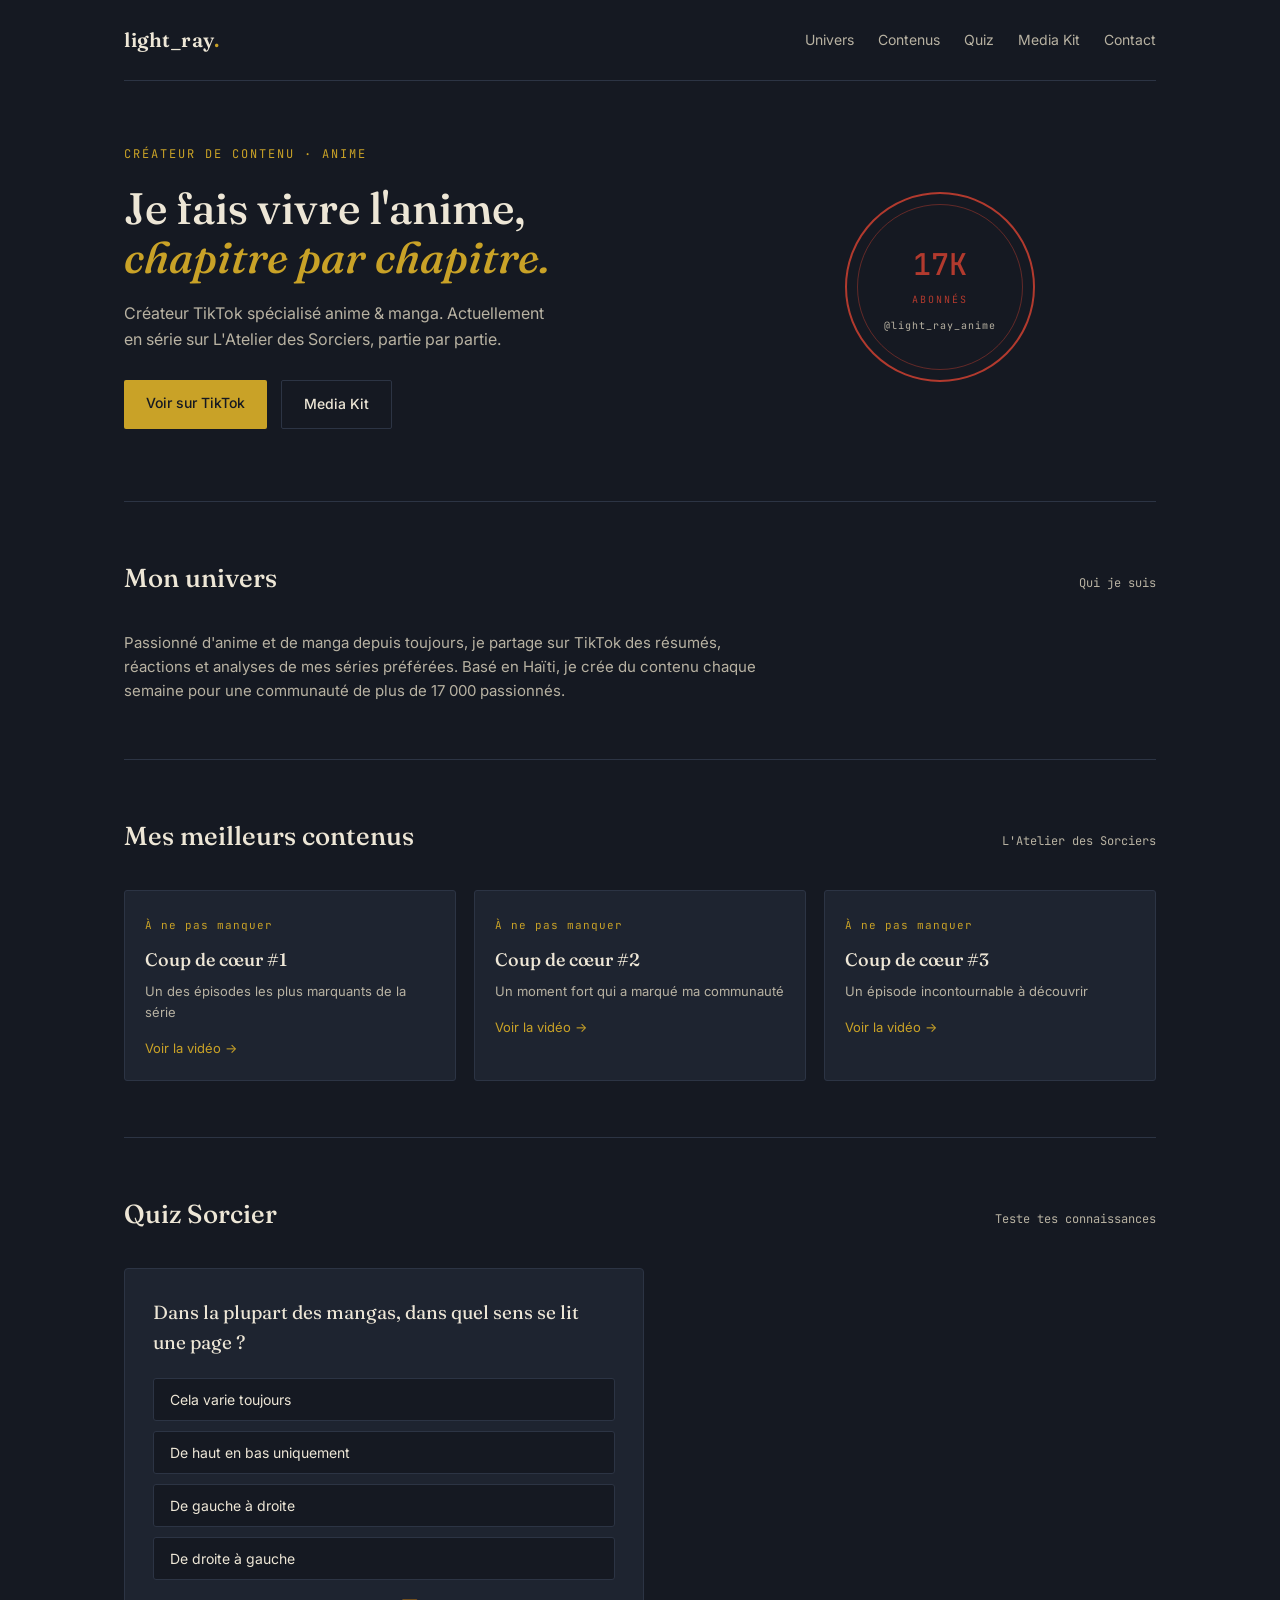
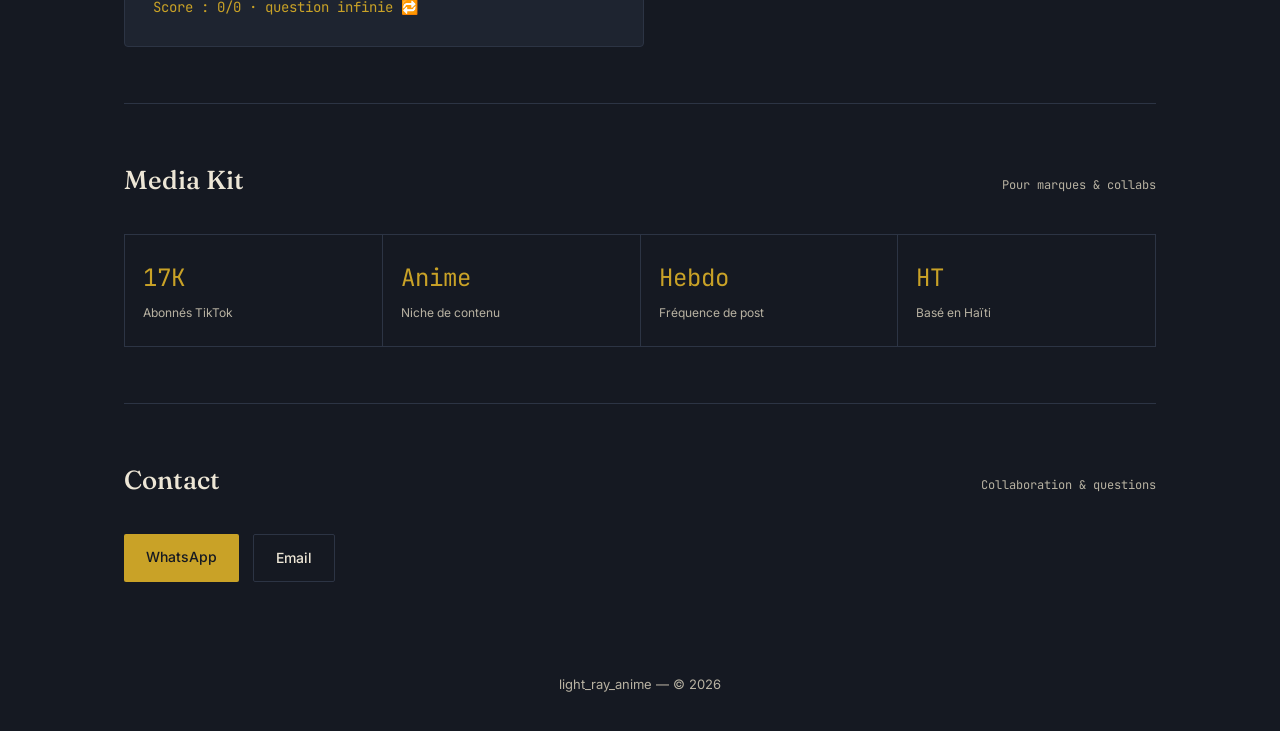
==== index.html @ 4ddecfb8 "Update TikTok links and content sections" ====
<!DOCTYPE html>
<html lang="fr">
<head>
<meta charset="UTF-8">
<meta name="viewport" content="width=device-width, initial-scale=1.0">
<title>light_ray_anime — Créateur de contenu anime</title>
<meta name="description" content="Créateur de contenu TikTok spécialisé anime & manga. Découvrez L'Atelier des Sorciers, partie par partie.">
<link rel="icon" href="app-icon.png">
<link rel="preconnect" href="https://fonts.googleapis.com">
<link href="https://fonts.googleapis.com/css2?family=Fraunces:opsz,wght@9..144,300;9..144,500;9..144,600&family=Inter:wght@400;500;600&family=JetBrains+Mono:wght@400;500&display=swap" rel="stylesheet">
<link rel="stylesheet" href="style.css">
</head>
<body>

<div class="wrap">

  <nav>
    <div class="logo">light_ray<span>.</span></div>
    <ul>
      <li><a href="#univers">Univers</a></li>
      <li><a href="#contenus">Contenus</a></li>
      <li><a href="#quiz">Quiz</a></li>
      <li><a href="#mediakit">Media Kit</a></li>
      <li><a href="#contact">Contact</a></li>
    </ul>
  </nav>

  <header class="hero">
    <div>
      <span class="eyebrow">Créateur de contenu · Anime</span>
      <h1>Je fais vivre l'anime,<br><em>chapitre par chapitre.</em></h1>
      <p>Créateur TikTok spécialisé anime & manga. Actuellement en série sur L'Atelier des Sorciers, partie par partie.</p>
      <div class="cta-row">
        <a class="btn btn-primary" href="https://www.tiktok.com/@light_ray_anime?_r=1&_t=ZT-980rUqNULVt" target="_blank" rel="noopener">Voir sur TikTok</a>
        <a class="btn btn-ghost" href="#mediakit">Media Kit</a>
      </div>
    </div>
    <div class="seal">
      <div class="seal-num">17K</div>
      <div class="seal-label">Abonnés</div>
      <div class="seal-sub">@light_ray_anime</div>
    </div>
  </header>

  <section id="univers">
    <div class="section-head">
      <h2>Mon univers</h2>
      <span class="tag">Qui je suis</span>
    </div>
    <p class="prose">Passionné d'anime et de manga depuis toujours, je partage sur TikTok des résumés, réactions et analyses de mes séries préférées. Basé en Haïti, je crée du contenu chaque semaine pour une communauté de plus de 17 000 passionnés.</p>
  </section>

  <section id="contenus">
    <div class="section-head">
      <h2>Mes meilleurs contenus</h2>
      <span class="tag">L'Atelier des Sorciers</span>
    </div>
    <div class="cards">
      <div class="card">
        <span class="ep">À ne pas manquer</span>
        <h3>Coup de cœur #1</h3>
        <p>Un des épisodes les plus marquants de la série</p>
        <a class="card-link" href="https://www.tiktok.com/t/ZTSveHjav/" target="_blank" rel="noopener">Voir la vidéo →</a>
      </div>
      <div class="card">
        <span class="ep">À ne pas manquer</span>
        <h3>Coup de cœur #2</h3>
        <p>Un moment fort qui a marqué ma communauté</p>
        <a class="card-link" href="https://www.tiktok.com/t/ZTSvebq7G/" target="_blank" rel="noopener">Voir la vidéo →</a>
      </div>
      <div class="card">
        <span class="ep">À ne pas manquer</span>
        <h3>Coup de cœur #3</h3>
        <p>Un épisode incontournable à découvrir</p>
        <a class="card-link" href="https://www.tiktok.com/t/ZTSveSa5K/" target="_blank" rel="noopener">Voir la vidéo →</a>
      </div>
    </div>
  </section>

  <section id="quiz">
    <div class="section-head">
      <h2>Quiz Sorcier</h2>
      <span class="tag">Teste tes connaissances</span>
    </div>
    <div class="quiz-box" id="quizBox">
      <div id="quizQuestion"></div>
      <div id="quizOptions" class="quiz-options"></div>
      <div id="quizResult" class="quiz-result"></div>
      <button id="quizRestart" class="btn btn-ghost" style="display:none;">Recommencer</button>
    </div>
  </section>

  <section id="mediakit">
    <div class="section-head"><h2>Media Kit</h2><span class="tag">Pour marques & collabs</span></div>
    <div class="stats">
      <div class="stat"><div class="n">17K</div><div class="l">Abonnés TikTok</div></div>
      <div class="stat"><div class="n">Anime</div><div class="l">Niche de contenu</div></div>
      <div class="stat"><div class="n">Hebdo</div><div class="l">Fréquence de post</div></div>
      <div class="stat"><div class="n">HT</div><div class="l">Basé en Haïti</div></div>
    </div>
  </section>

  <section id="contact">
    <div class="section-head"><h2>Contact</h2><span class="tag">Collaboration & questions</span></div>
    <div class="contact-row">
      <a class="btn btn-primary" href="https://wa.me/50943415419" target="_blank" rel="noopener">WhatsApp</a>
      <a class="btn btn-ghost" href="mailto:woodrayvivil@gmail.com">Email</a>
    </div>
  </section>

  <footer>light_ray_anime — © 2026</footer>

</div>

<script src="script.js"></script>
</body>
        </html>
---- style.css ----
:root{
  --ink:#151922;
  --ink-panel:#1E2430;
  --ink-line:#2C3444;
  --parchment:#EDE6D6;
  --parchment-dim:#B8B2A2;
  --gold:#C9A227;
  --seal:#B23A2E;
}
*{margin:0;padding:0;box-sizing:border-box;}
body{
  background:var(--ink);
  color:var(--parchment);
  font-family:'Inter',sans-serif;
  line-height:1.6;
}
a{color:inherit;}
.wrap{max-width:1080px;margin:0 auto;padding:0 24px;}

nav{
  display:flex;justify-content:space-between;align-items:center;
  padding:24px 0;border-bottom:1px solid var(--ink-line);
  flex-wrap:wrap;gap:12px;
}
.logo{font-family:'Fraunces',serif;font-size:20px;font-weight:600;letter-spacing:0.5px;}
.logo span{color:var(--gold);}
nav ul{display:flex;gap:24px;list-style:none;font-size:14px;color:var(--parchment-dim);flex-wrap:wrap;}
nav a{text-decoration:none;}
nav a:hover{color:var(--gold);}

.hero{
  display:grid;grid-template-columns:1.3fr 1fr;gap:40px;
  padding:64px 0 72px;align-items:center;
}
.eyebrow{
  font-family:'JetBrains Mono',monospace;font-size:12px;letter-spacing:2px;
  color:var(--gold);text-transform:uppercase;margin-bottom:20px;display:block;
}
h1{
  font-family:'Fraunces',serif;font-weight:500;font-size:44px;line-height:1.1;
  margin-bottom:20px;
}
h1 em{font-style:italic;color:var(--gold);}
.hero p{color:var(--parchment-dim);font-size:16px;max-width:440px;margin-bottom:28px;}
.cta-row, .contact-row{display:flex;gap:14px;flex-wrap:wrap;}
.btn{
  padding:12px 22px;font-size:14px;font-weight:500;border-radius:2px;
  text-decoration:none;display:inline-block;border:none;cursor:pointer;
  font-family:'Inter',sans-serif;
}
.btn-primary{background:var(--gold);color:var(--ink);}
.btn-ghost{border:1px solid var(--ink-line);color:var(--parchment);background:transparent;}

.seal{
  width:190px;height:190px;border-radius:50%;
  border:2px solid var(--seal);
  display:flex;flex-direction:column;align-items:center;justify-content:center;
  justify-self:center;position:relative;
}
.seal::before{
  content:'';position:absolute;inset:10px;border:1px solid var(--seal);
  border-radius:50%;opacity:0.5;
}
.seal-num{font-family:'JetBrains Mono',monospace;font-size:30px;color:var(--seal);font-weight:500;}
.seal-label{font-family:'JetBrains Mono',monospace;font-size:10px;letter-spacing:2px;color:var(--seal);text-transform:uppercase;margin-top:4px;}
.seal-sub{font-size:10px;color:var(--parchment-dim);margin-top:10px;font-family:'JetBrains Mono',monospace;letter-spacing:1px;}

section{padding:56px 0;border-top:1px solid var(--ink-line);}
.section-head{display:flex;justify-content:space-between;align-items:baseline;margin-bottom:32px;flex-wrap:wrap;gap:8px;}
.section-head h2{font-family:'Fraunces',serif;font-size:26px;font-weight:500;}
.section-head .tag{font-family:'JetBrains Mono',monospace;font-size:12px;color:var(--parchment-dim);}
.prose{color:var(--parchment-dim);max-width:640px;font-size:15px;}

.cards{display:grid;grid-template-columns:repeat(auto-fit,minmax(240px,1fr));gap:18px;}
.card{
  background:var(--ink-panel);border:1px solid var(--ink-line);
  border-radius:3px;padding:20px;
}
.card .ep{font-family:'JetBrains Mono',monospace;font-size:11px;color:var(--gold);letter-spacing:1px;}
.card h3{font-family:'Fraunces',serif;font-size:18px;font-weight:500;margin:10px 0 6px;}
.card p{font-size:13px;color:var(--parchment-dim);margin-bottom:12px;}
.card-link{font-size:13px;color:var(--gold);text-decoration:none;}

.quiz-box{
  background:var(--ink-panel);border:1px solid var(--ink-line);
  border-radius:4px;padding:28px;max-width:520px;
}
#quizQuestion{font-family:'Fraunces',serif;font-size:19px;margin-bottom:20px;}
.quiz-options{display:flex;flex-direction:column;gap:10px;}
.quiz-options button{
  background:var(--ink);border:1px solid var(--ink-line);color:var(--parchment);
  padding:12px 16px;border-radius:3px;text-align:left;cursor:pointer;font-size:14px;
  font-family:'Inter',sans-serif;
}
.quiz-options button:hover{border-color:var(--gold);}
.quiz-options button.correct{border-color:var(--gold);background:rgba(201,162,39,0.12);}
.quiz-options button.wrong{border-color:var(--seal);background:rgba(178,58,46,0.12);}
.quiz-result{margin-top:16px;font-family:'JetBrains Mono',monospace;font-size:14px;color:var(--gold);}

.stats{display:grid;grid-template-columns:repeat(auto-fit,minmax(140px,1fr));gap:1px;background:var(--ink-line);border:1px solid var(--ink-line);}
.stat{background:var(--ink);padding:24px 18px;}
.stat .n{font-family:'JetBrains Mono',monospace;font-size:24px;color:var(--gold);}
.stat .l{font-size:12px;color:var(--parchment-dim);margin-top:6px;}

footer{padding:36px 0;text-align:center;color:var(--parchment-dim);font-size:13px;}

@media (max-width: 720px){
  .hero{grid-template-columns:1fr;text-align:center;}
  .hero p{margin-left:auto;margin-right:auto;}
  .cta-row{justify-content:center;}
  h1{font-size:34px;}
  .seal{justify-self:center;}
}
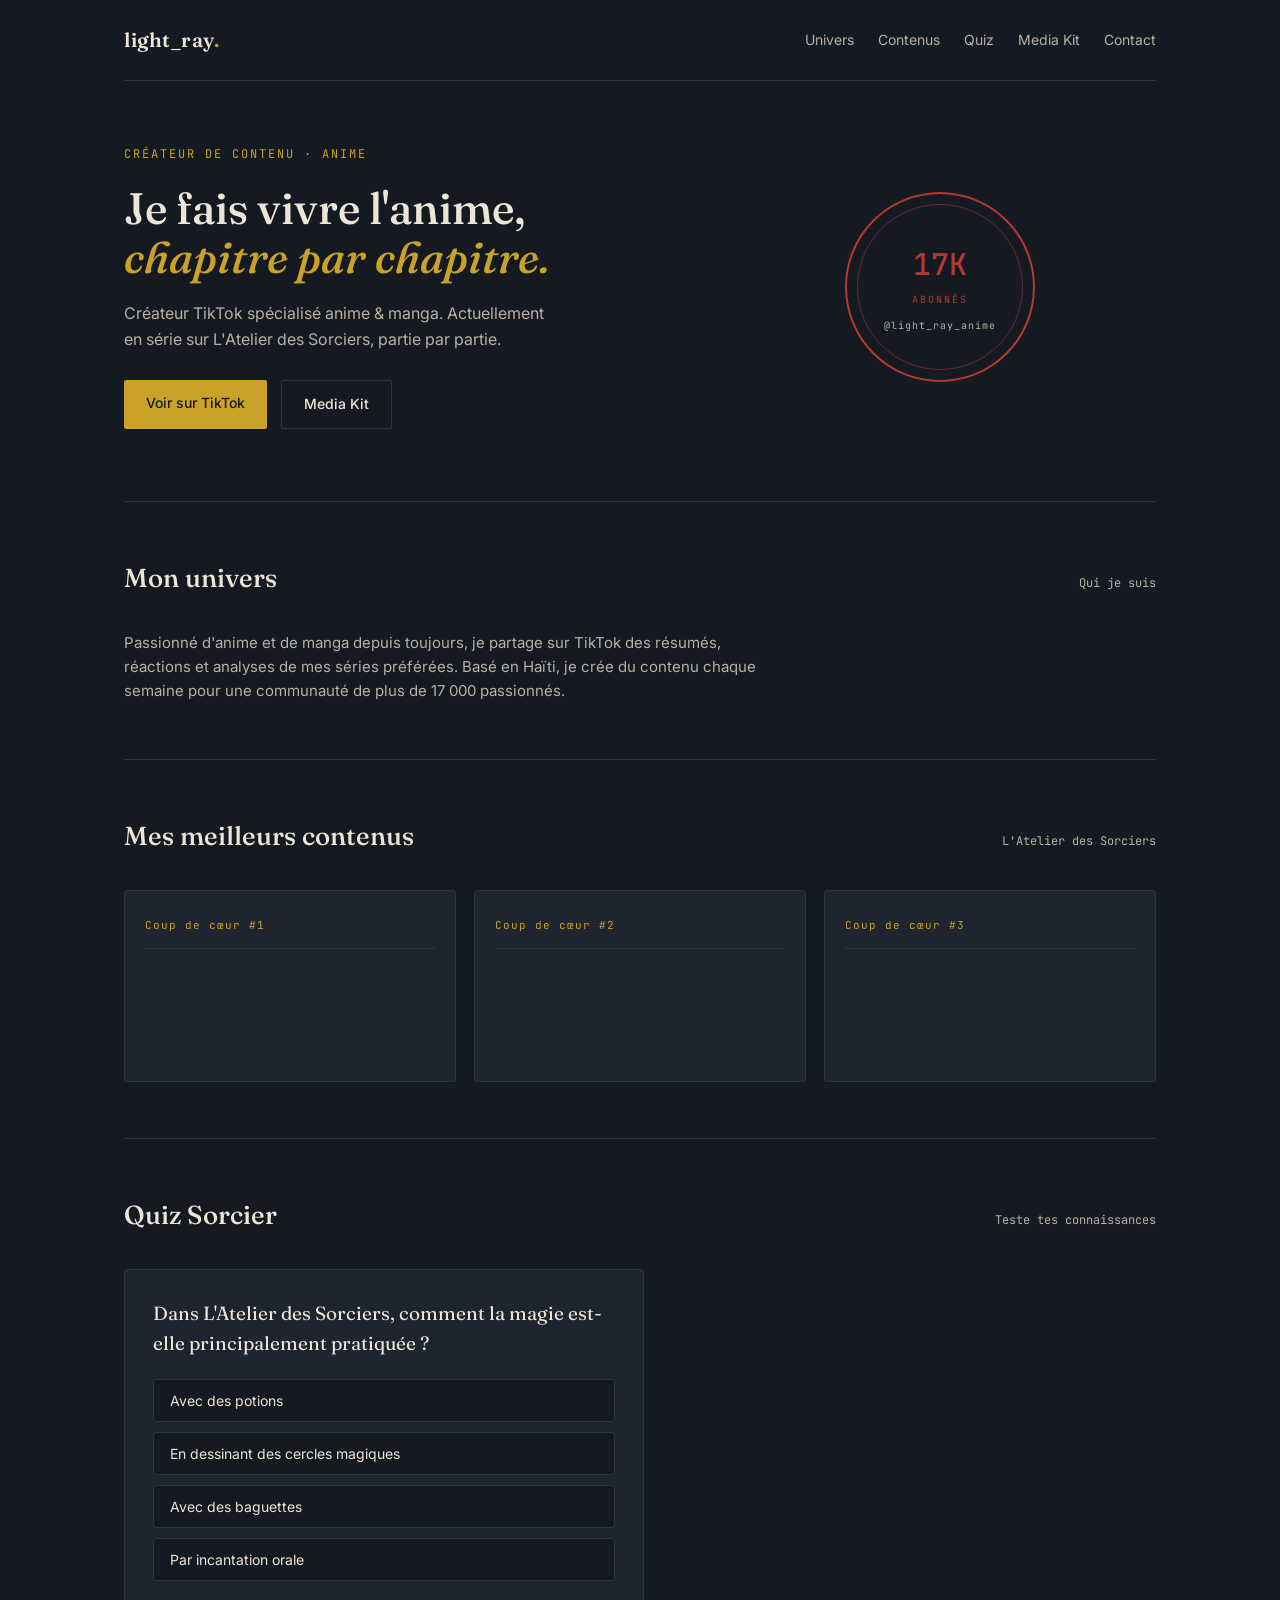
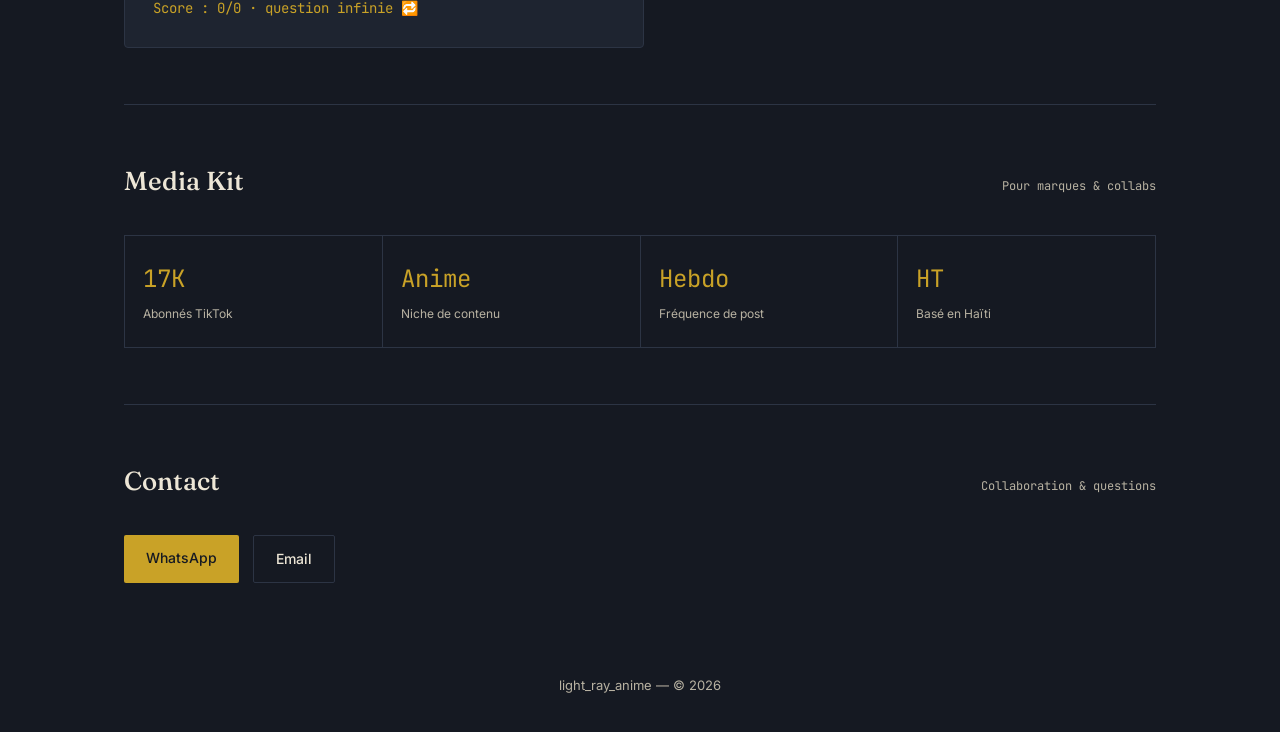
==== commit 35fb4c8a: "Refactor TikTok cards to use embed format" ====
--- a/index.html
+++ b/index.html
@@ -55,24 +55,24 @@
       <h2>Mes meilleurs contenus</h2>
       <span class="tag">L'Atelier des Sorciers</span>
     </div>
-    <div class="cards">
-      <div class="card">
-        <span class="ep">À ne pas manquer</span>
-        <h3>Coup de cœur #1</h3>
-        <p>Un des épisodes les plus marquants de la série</p>
-        <a class="card-link" href="https://www.tiktok.com/t/ZTSveHjav/" target="_blank" rel="noopener">Voir la vidéo →</a>
+    <div class="cards embed-cards">
+      <div class="card embed-card">
+        <span class="ep">Coup de cœur #1</span>
+        <blockquote class="tiktok-embed" cite="https://www.tiktok.com/t/ZTSveHjav/" style="max-width:325px;min-width:280px;margin:12px auto 0;">
+          <section></section>
+        </blockquote>
       </div>
-      <div class="card">
-        <span class="ep">À ne pas manquer</span>
-        <h3>Coup de cœur #2</h3>
-        <p>Un moment fort qui a marqué ma communauté</p>
-        <a class="card-link" href="https://www.tiktok.com/t/ZTSvebq7G/" target="_blank" rel="noopener">Voir la vidéo →</a>
+      <div class="card embed-card">
+        <span class="ep">Coup de cœur #2</span>
+        <blockquote class="tiktok-embed" cite="https://www.tiktok.com/t/ZTSvebq7G/" style="max-width:325px;min-width:280px;margin:12px auto 0;">
+          <section></section>
+        </blockquote>
       </div>
-      <div class="card">
-        <span class="ep">À ne pas manquer</span>
-        <h3>Coup de cœur #3</h3>
-        <p>Un épisode incontournable à découvrir</p>
-        <a class="card-link" href="https://www.tiktok.com/t/ZTSveSa5K/" target="_blank" rel="noopener">Voir la vidéo →</a>
+      <div class="card embed-card">
+        <span class="ep">Coup de cœur #3</span>
+        <blockquote class="tiktok-embed" cite="https://www.tiktok.com/t/ZTSveSa5K/" style="max-width:325px;min-width:280px;margin:12px auto 0;">
+          <section></section>
+        </blockquote>
       </div>
     </div>
   </section>
@@ -112,6 +112,7 @@
 
 </div>
 
+<script src="https://www.tiktok.com/embed.js"></script>
 <script src="script.js"></script>
 </body>
-        </html>                                                                                     
+          </html>
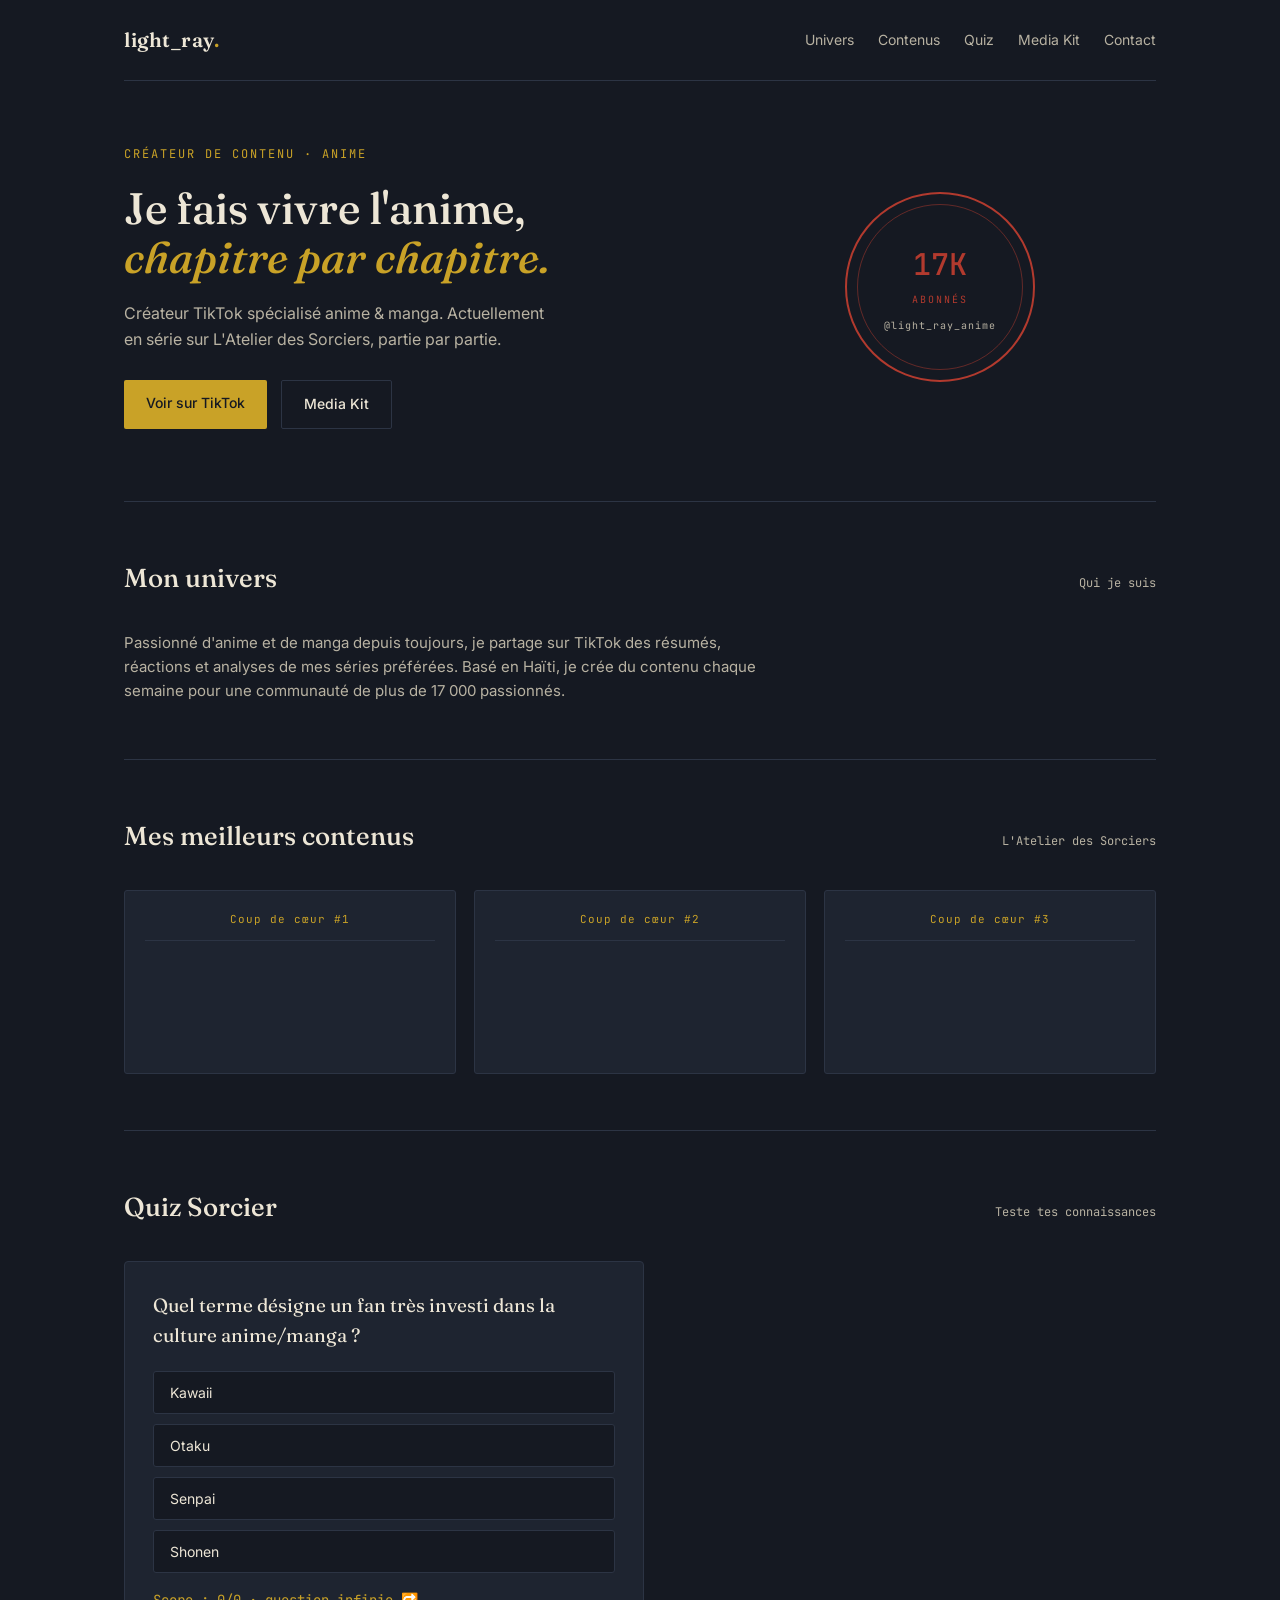
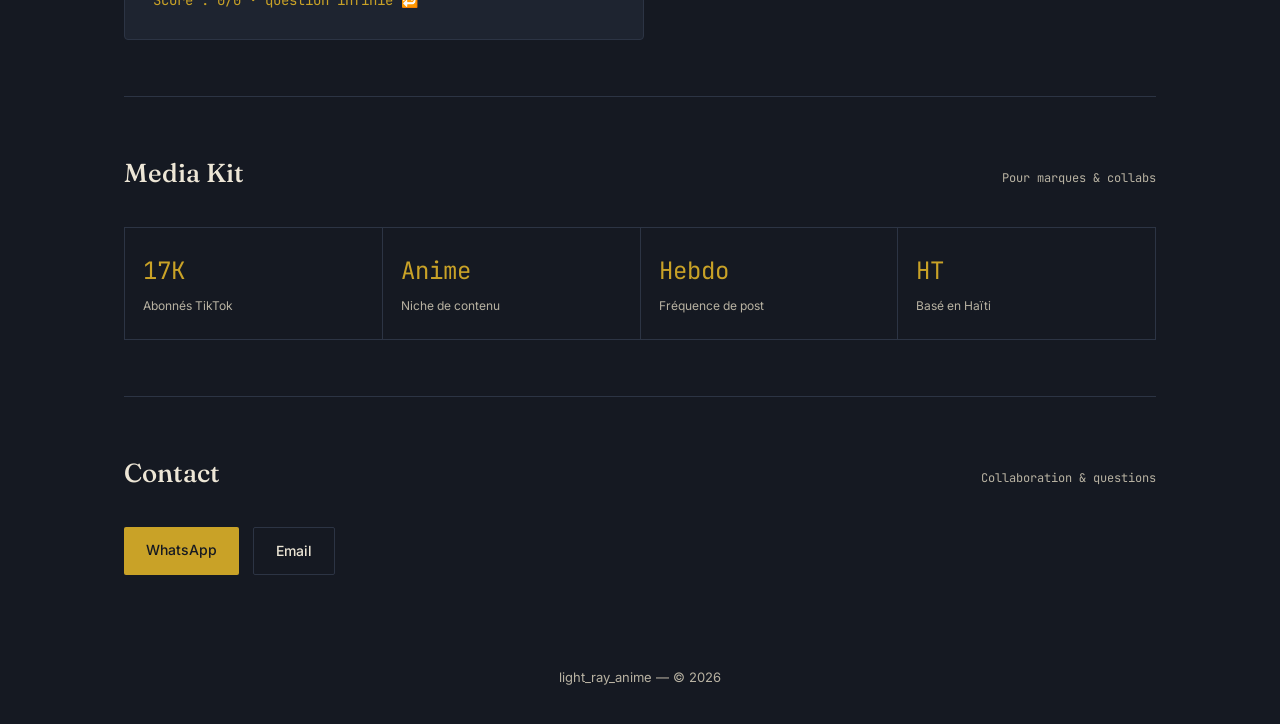
==== commit 7fc3cff3: "Update TikTok video links in index.html" ====
--- a/index.html
+++ b/index.html
@@ -58,19 +58,19 @@
     <div class="cards embed-cards">
       <div class="card embed-card">
         <span class="ep">Coup de cœur #1</span>
-        <blockquote class="tiktok-embed" cite="https://www.tiktok.com/t/ZTSveHjav/" style="max-width:325px;min-width:280px;margin:12px auto 0;">
+        <blockquote class="tiktok-embed" cite="https://www.tiktok.com/@light_ray_anime/video/7662077956382067982" style="max-width:325px;min-width:280px;margin:12px auto 0;">
           <section></section>
         </blockquote>
       </div>
       <div class="card embed-card">
         <span class="ep">Coup de cœur #2</span>
-        <blockquote class="tiktok-embed" cite="https://www.tiktok.com/t/ZTSvebq7G/" style="max-width:325px;min-width:280px;margin:12px auto 0;">
+        <blockquote class="tiktok-embed" cite="https://www.tiktok.com/@light_ray_anime/video/7631506803481726221" style="max-width:325px;min-width:280px;margin:12px auto 0;">
           <section></section>
         </blockquote>
       </div>
       <div class="card embed-card">
         <span class="ep">Coup de cœur #3</span>
-        <blockquote class="tiktok-embed" cite="https://www.tiktok.com/t/ZTSveSa5K/" style="max-width:325px;min-width:280px;margin:12px auto 0;">
+        <blockquote class="tiktok-embed" cite="https://www.tiktok.com/@light_ray_anime/video/7631711011321564430" style="max-width:325px;min-width:280px;margin:12px auto 0;">
           <section></section>
         </blockquote>
       </div>
@@ -115,4 +115,4 @@
 <script src="https://www.tiktok.com/embed.js"></script>
 <script src="script.js"></script>
 </body>
-          </html>
+  </html>
--- a/style.css
+++ b/style.css
@@ -80,6 +80,8 @@
 .card h3{font-family:'Fraunces',serif;font-size:18px;font-weight:500;margin:10px 0 6px;}
 .card p{font-size:13px;color:var(--parchment-dim);margin-bottom:12px;}
 .card-link{font-size:13px;color:var(--gold);text-decoration:none;}
+.embed-card{text-align:center;}
+.embed-card .ep{display:block;margin-bottom:4px;}
 
 .quiz-box{
   background:var(--ink-panel);border:1px solid var(--ink-line);
@@ -110,4 +112,4 @@
   .cta-row{justify-content:center;}
   h1{font-size:34px;}
   .seal{justify-self:center;}
-}
+    }
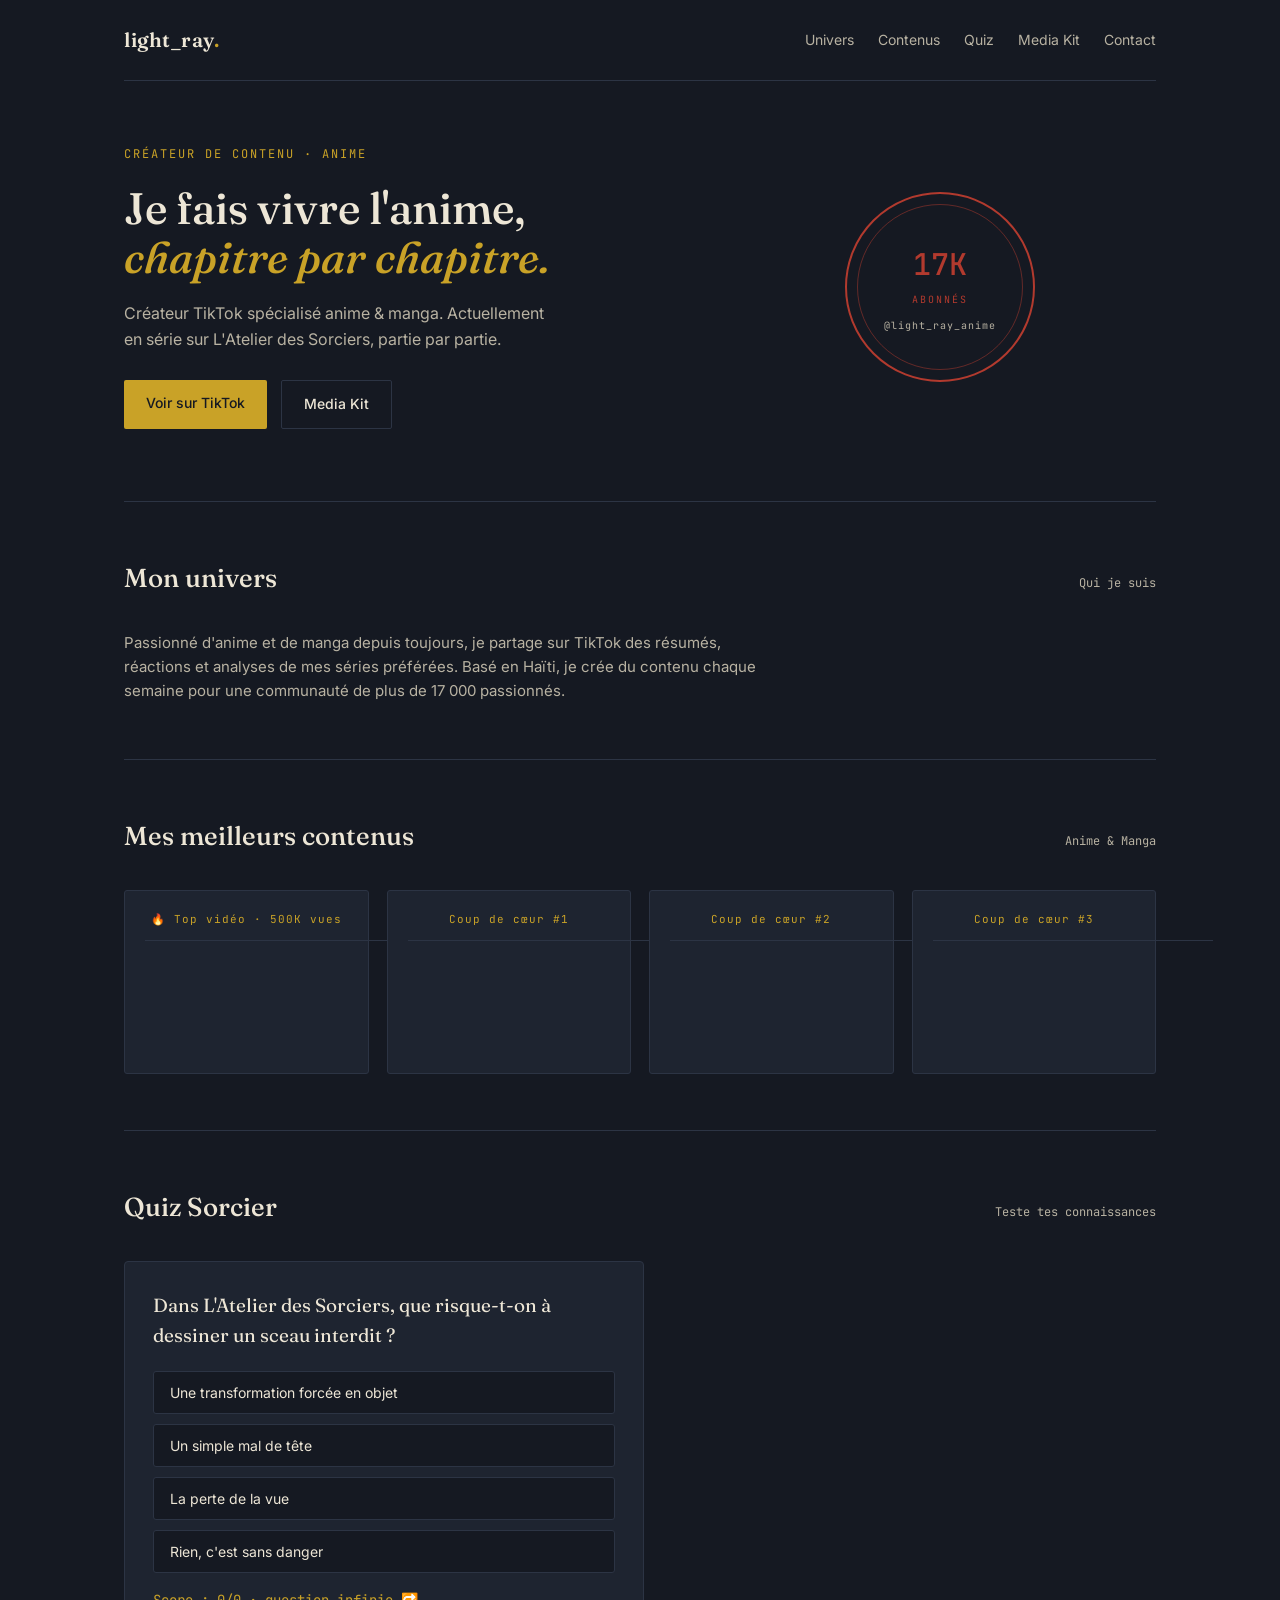
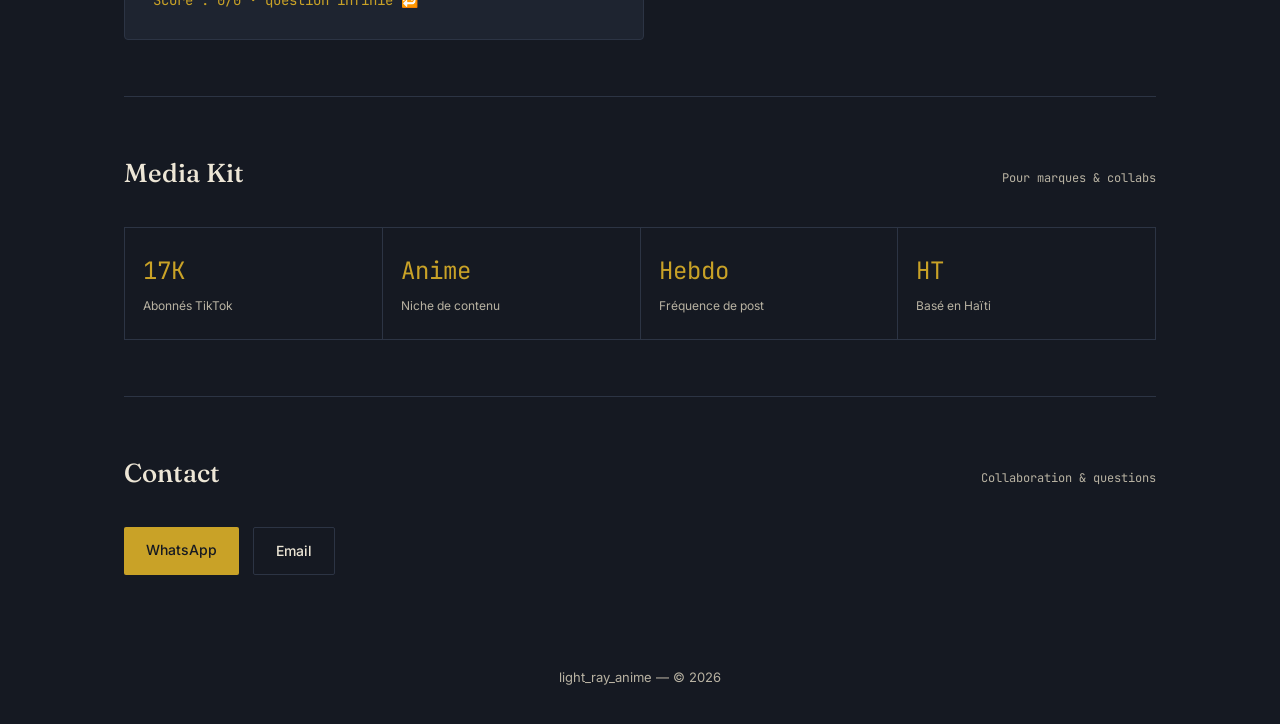
==== commit c397d29a: "Enhance TikTok embeds and add top video section Updated TikTok embed blocks to include data-video-id" ====
--- a/index.html
+++ b/index.html
@@ -53,24 +53,30 @@
   <section id="contenus">
     <div class="section-head">
       <h2>Mes meilleurs contenus</h2>
-      <span class="tag">L'Atelier des Sorciers</span>
+      <span class="tag">Anime & Manga</span>
     </div>
     <div class="cards embed-cards">
       <div class="card embed-card">
+        <span class="ep">🔥 Top vidéo · 500K vues</span>
+        <blockquote class="tiktok-embed" cite="https://www.tiktok.com/@light_ray_anime/video/7513578084449193262" data-video-id="7513578084449193262" style="max-width:325px;min-width:280px;margin:12px auto 0;">
+          <section></section>
+        </blockquote>
+      </div>
+      <div class="card embed-card">
         <span class="ep">Coup de cœur #1</span>
-        <blockquote class="tiktok-embed" cite="https://www.tiktok.com/@light_ray_anime/video/7662077956382067982" style="max-width:325px;min-width:280px;margin:12px auto 0;">
+        <blockquote class="tiktok-embed" cite="https://www.tiktok.com/@light_ray_anime/video/7662077956382067982" data-video-id="7662077956382067982" style="max-width:325px;min-width:280px;margin:12px auto 0;">
           <section></section>
         </blockquote>
       </div>
       <div class="card embed-card">
         <span class="ep">Coup de cœur #2</span>
-        <blockquote class="tiktok-embed" cite="https://www.tiktok.com/@light_ray_anime/video/7631506803481726221" style="max-width:325px;min-width:280px;margin:12px auto 0;">
+        <blockquote class="tiktok-embed" cite="https://www.tiktok.com/@light_ray_anime/video/7631506803481726221" data-video-id="7631506803481726221" style="max-width:325px;min-width:280px;margin:12px auto 0;">
           <section></section>
         </blockquote>
       </div>
       <div class="card embed-card">
         <span class="ep">Coup de cœur #3</span>
-        <blockquote class="tiktok-embed" cite="https://www.tiktok.com/@light_ray_anime/video/7631711011321564430" style="max-width:325px;min-width:280px;margin:12px auto 0;">
+        <blockquote class="tiktok-embed" cite="https://www.tiktok.com/@light_ray_anime/video/7631711011321564430" data-video-id="7631711011321564430" style="max-width:325px;min-width:280px;margin:12px auto 0;">
           <section></section>
         </blockquote>
       </div>
@@ -115,4 +121,4 @@
 <script src="https://www.tiktok.com/embed.js"></script>
 <script src="script.js"></script>
 </body>
-  </html>
+  </html>                                         
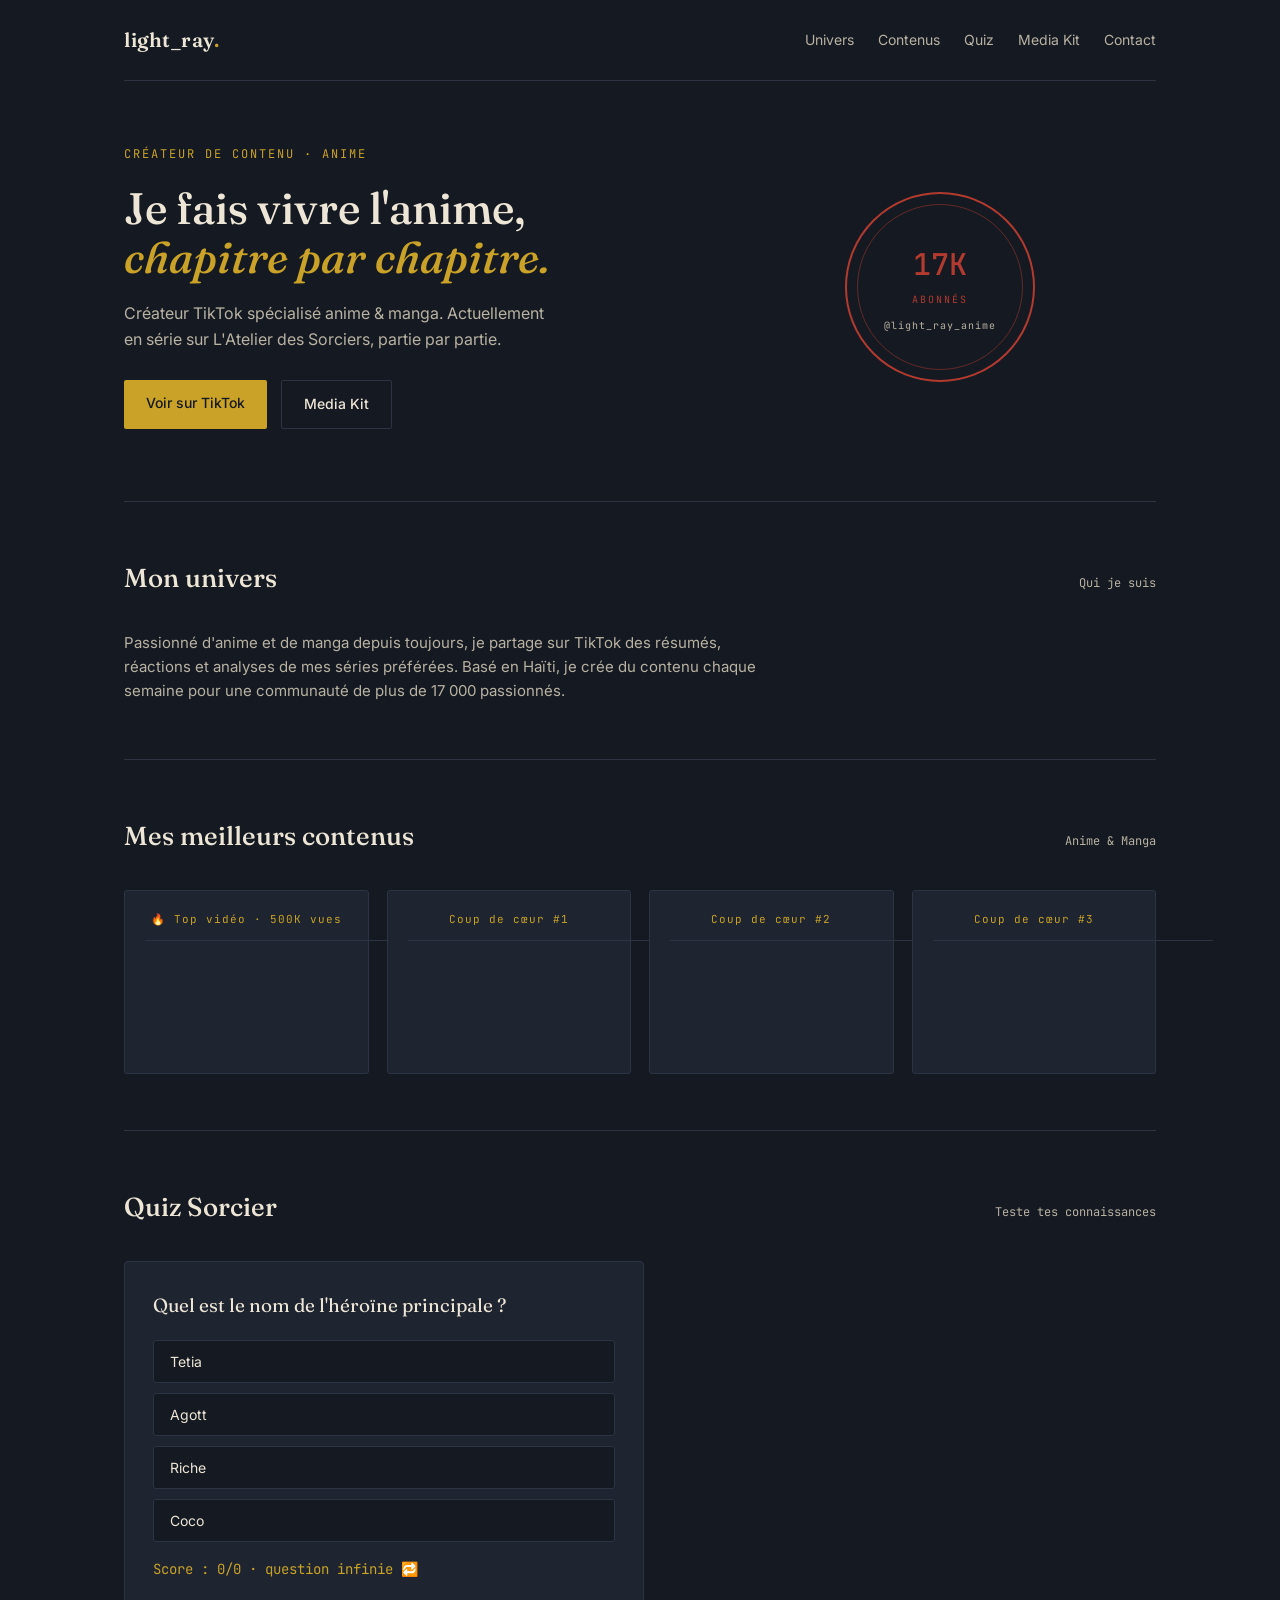
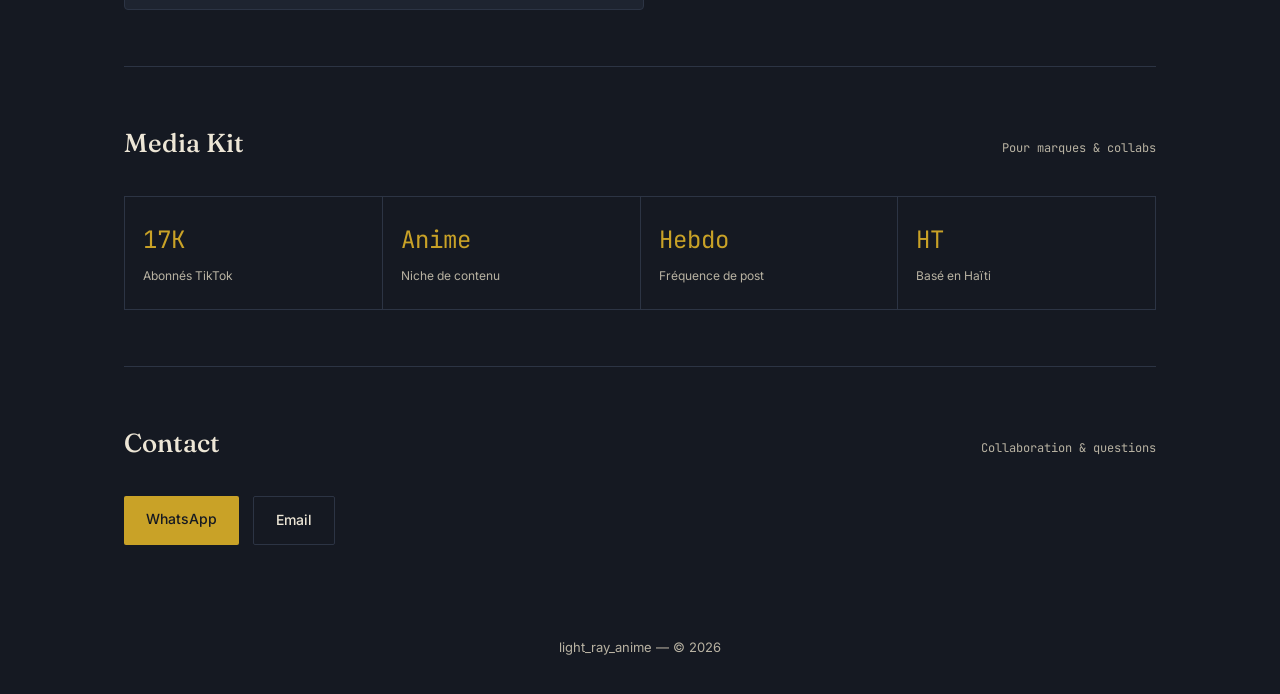
==== commit cd669c4d: "Enhance SEO with Open Graph and Twitter meta tags Added Open Graph and Twitter Card meta tags for be" ====
--- a/index.html
+++ b/index.html
@@ -5,6 +5,20 @@
 <meta name="viewport" content="width=device-width, initial-scale=1.0">
 <title>light_ray_anime — Créateur de contenu anime</title>
 <meta name="description" content="Créateur de contenu TikTok spécialisé anime & manga. Découvrez L'Atelier des Sorciers, partie par partie.">
+
+<!-- Open Graph / prévisualisation WhatsApp, Instagram, etc. -->
+<meta property="og:title" content="light_ray_anime — Créateur de contenu anime">
+<meta property="og:description" content="Créateur TikTok spécialisé anime & manga · 17K abonnés · Découvrez L'Atelier des Sorciers, partie par partie.">
+<meta property="og:image" content="https://rayvivil10-gif.github.io/light-ray-site/app-icon.png">
+<meta property="og:url" content="https://rayvivil10-gif.github.io/light-ray-site/">
+<meta property="og:type" content="website">
+
+<!-- Twitter Card -->
+<meta name="twitter:card" content="summary_large_image">
+<meta name="twitter:title" content="light_ray_anime — Créateur de contenu anime">
+<meta name="twitter:description" content="Créateur TikTok spécialisé anime & manga · 17K abonnés">
+<meta name="twitter:image" content="https://rayvivil10-gif.github.io/light-ray-site/app-icon.png">
+
 <link rel="icon" href="app-icon.png">
 <link rel="preconnect" href="https://fonts.googleapis.com">
 <link href="https://fonts.googleapis.com/css2?family=Fraunces:opsz,wght@9..144,300;9..144,500;9..144,600&family=Inter:wght@400;500;600&family=JetBrains+Mono:wght@400;500&display=swap" rel="stylesheet">
@@ -121,4 +135,4 @@
 <script src="https://www.tiktok.com/embed.js"></script>
 <script src="script.js"></script>
 </body>
-  </html>                                         
+  </html>
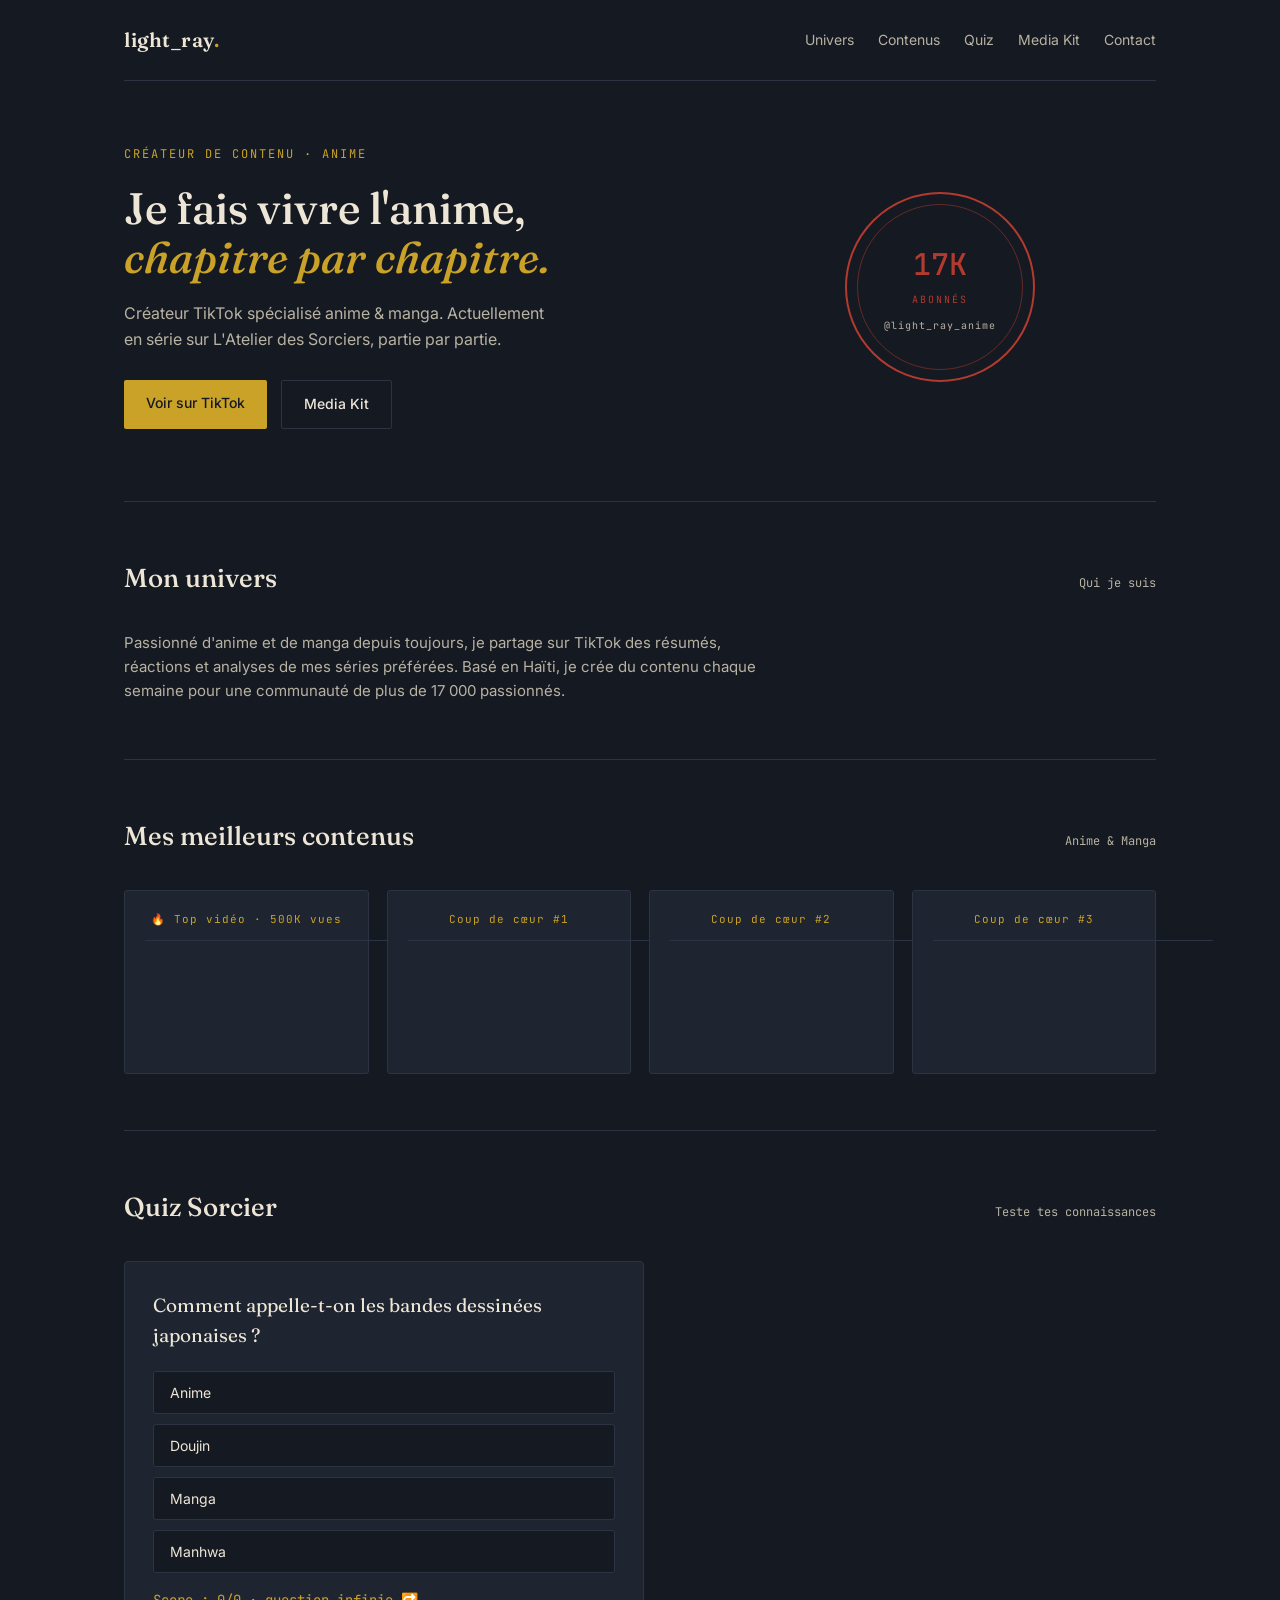
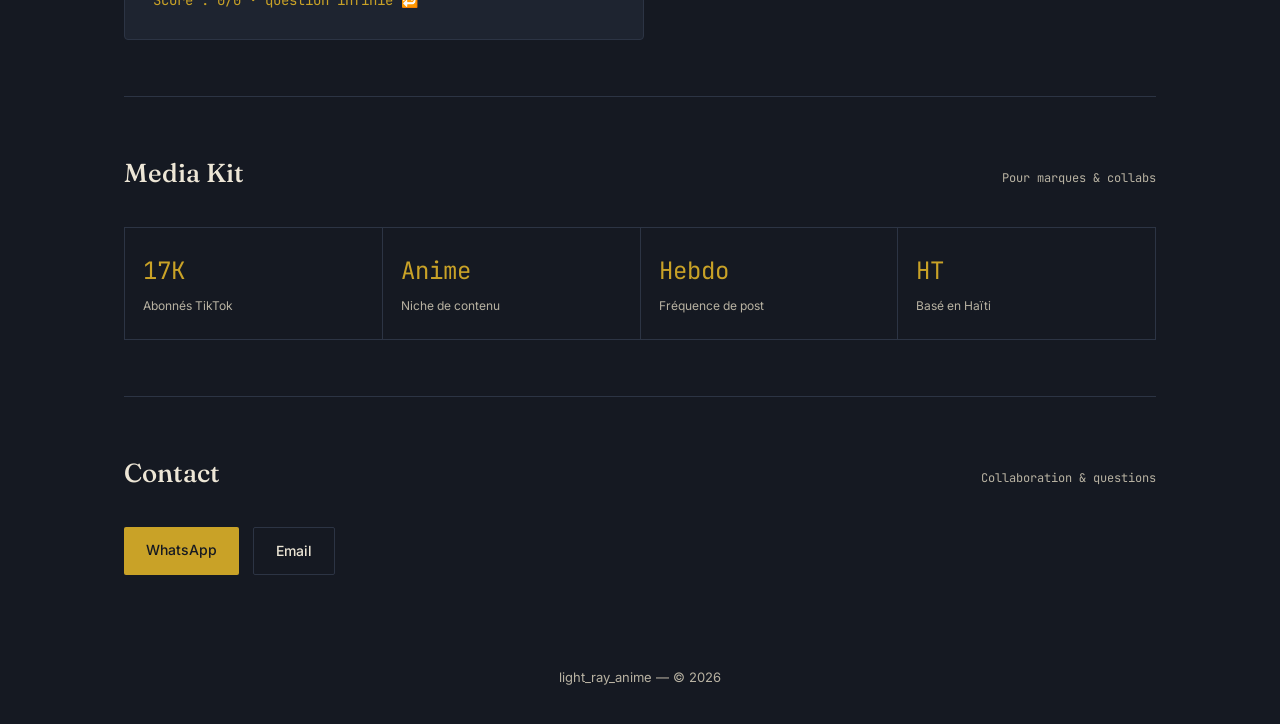
==== commit 1be73c76: "Add favicon links to index.html Added multiple favicon links for different sizes and types." ====
--- a/index.html
+++ b/index.html
@@ -23,6 +23,12 @@
 <link rel="preconnect" href="https://fonts.googleapis.com">
 <link href="https://fonts.googleapis.com/css2?family=Fraunces:opsz,wght@9..144,300;9..144,500;9..144,600&family=Inter:wght@400;500;600&family=JetBrains+Mono:wght@400;500&display=swap" rel="stylesheet">
 <link rel="stylesheet" href="style.css">
+<link rel="icon" type="image/x-icon" href="/favicon.ico">
+<link rel="icon" type="image/png" sizes="32x32" href="/favicon-32x32.png">
+<link rel="icon" type="image/png" sizes="16x16" href="/favicon-16x16.png">
+<link rel="apple-touch-icon" sizes="180x180" href="/apple-touch-icon.png">
+<link rel="icon" type="image/png" sizes="192x192" href="/android-chrome-192x192.png">
+<link rel="icon" type="image/png" sizes="512x512" href="/android-chrome-512x512.png">
 </head>
 <body>
 
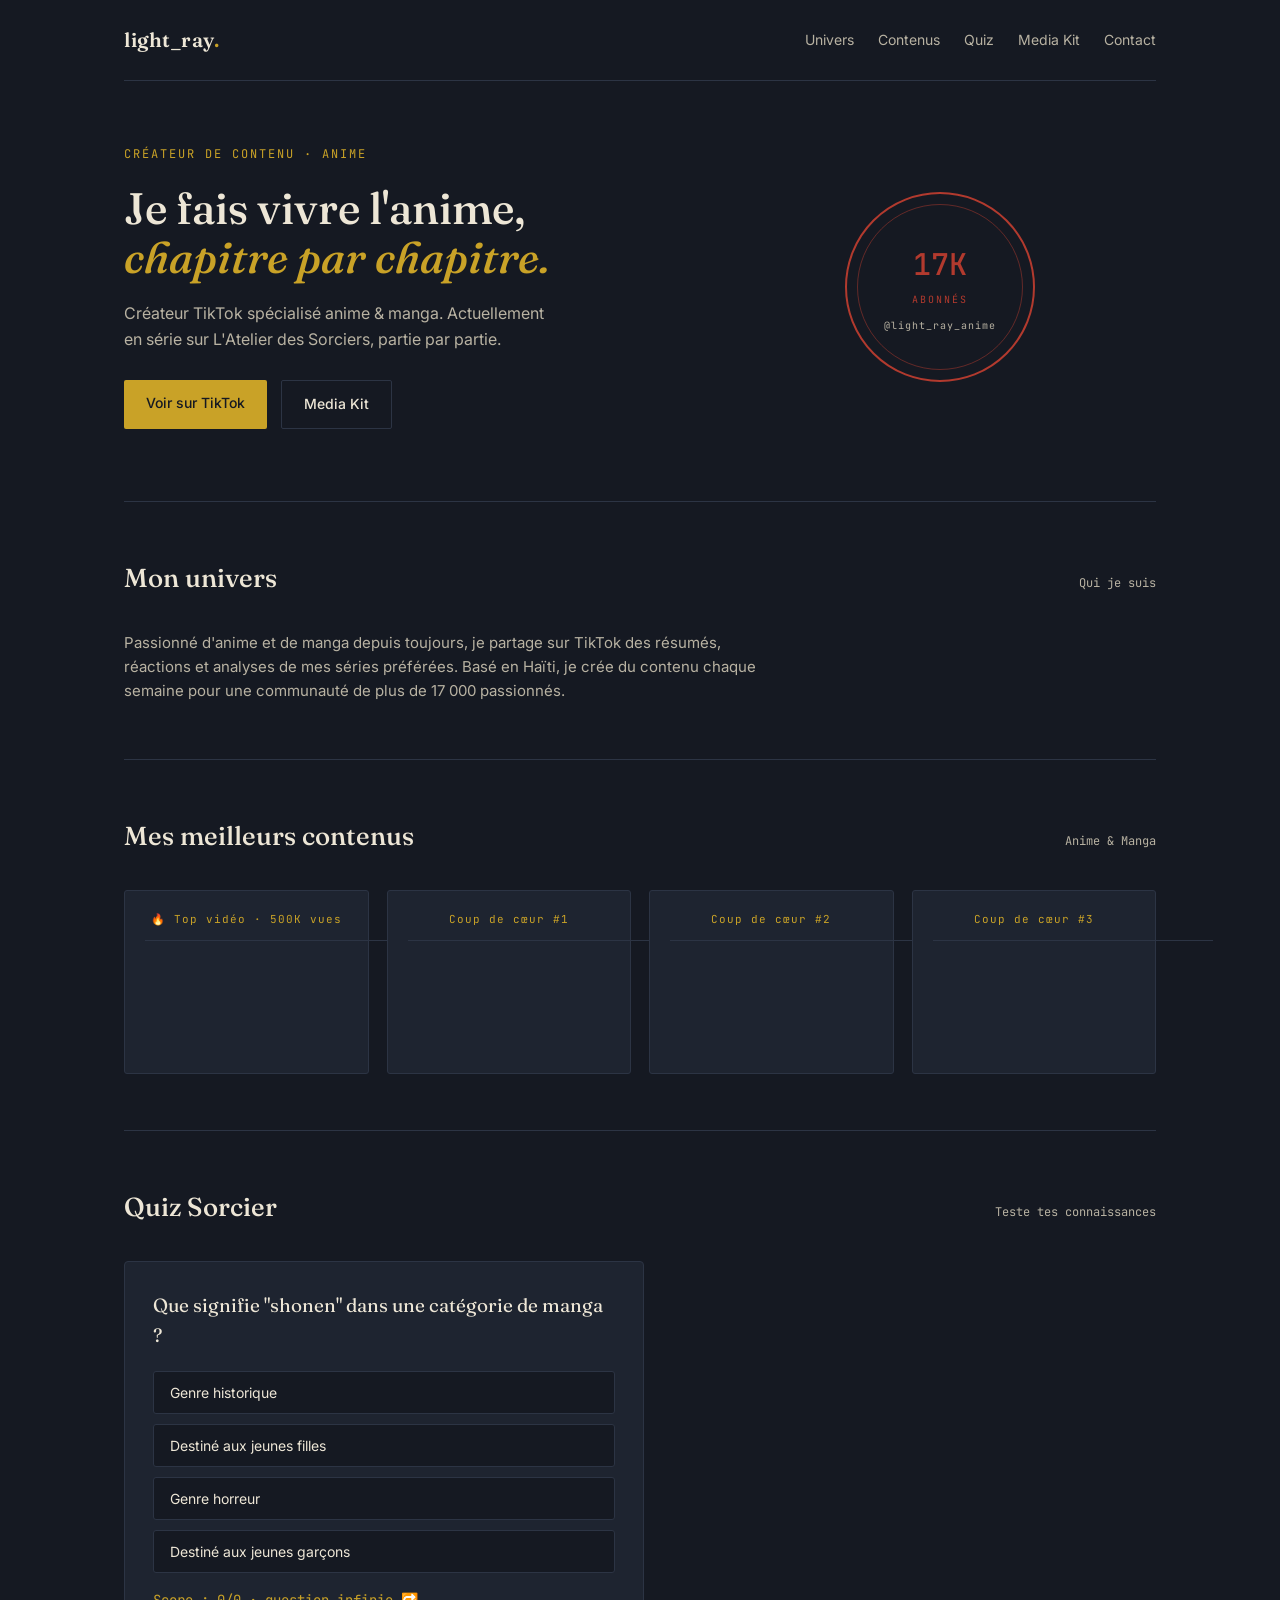
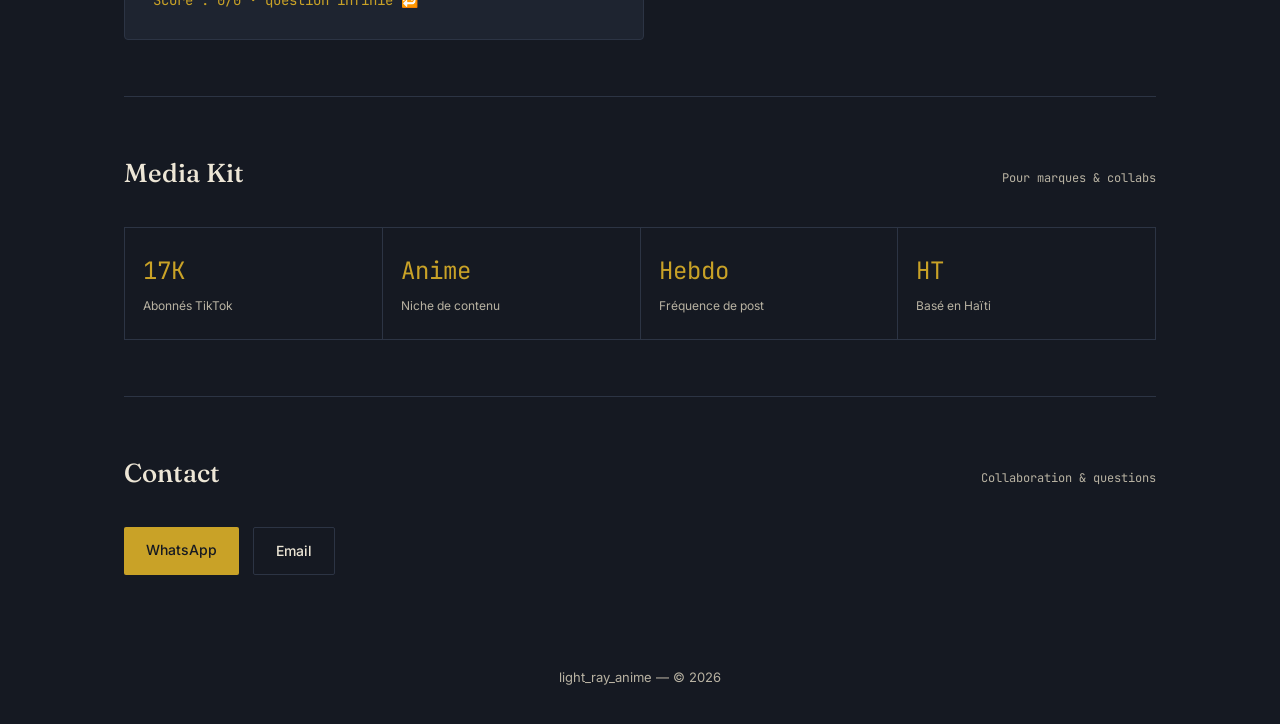
==== commit 3ff6d7a2: "Update WhatsApp contact link in index.html" ====
--- a/index.html
+++ b/index.html
@@ -129,7 +129,7 @@
   <section id="contact">
     <div class="section-head"><h2>Contact</h2><span class="tag">Collaboration & questions</span></div>
     <div class="contact-row">
-      <a class="btn btn-primary" href="https://wa.me/50943415419" target="_blank" rel="noopener">WhatsApp</a>
+      <a class="btn btn-primary" href="https://wa.me/50943867725" target="_blank" rel="noopener">WhatsApp</a>
       <a class="btn btn-ghost" href="mailto:woodrayvivil@gmail.com">Email</a>
     </div>
   </section>
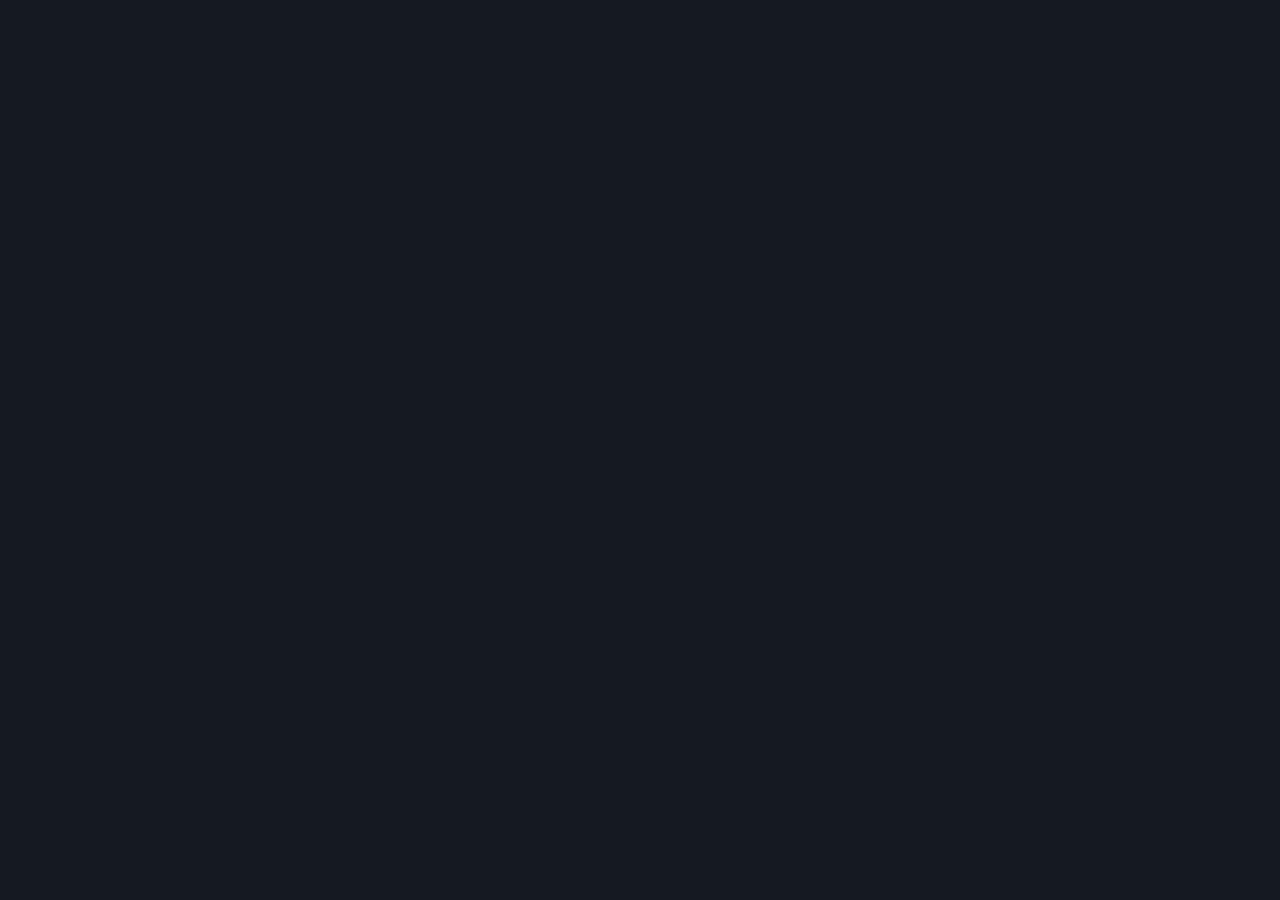
==== commit 841ec12a: "Implement liquid intro animation in index.html Added liquid intro animation with SVG filter and styl" ====
--- a/index.html
+++ b/index.html
@@ -29,9 +29,39 @@
 <link rel="apple-touch-icon" sizes="180x180" href="/apple-touch-icon.png">
 <link rel="icon" type="image/png" sizes="192x192" href="/android-chrome-192x192.png">
 <link rel="icon" type="image/png" sizes="512x512" href="/android-chrome-512x512.png">
+<style>
+#liquid-intro { position: fixed; inset: 0; background: #131722; z-index: 9999; display: flex; align-items: center; justify-content: center; animation: fadeOutIntro 0.7s ease 2.6s forwards; pointer-events: none; }
+.logo-stage { position: relative; width: 140px; height: 140px; }
+.logo-img { width: 100%; height: 100%; filter: url(#dissolve); animation: logoFade 2.2s ease 0.6s forwards, logoRise 2.2s ease-in 0.6s forwards; opacity: 1; }
+@keyframes logoFade { 0% { opacity: 1; } 60% { opacity: 0.7; } 100% { opacity: 0; } }
+@keyframes logoRise { 0% { transform: translateY(0) scale(1); } 100% { transform: translateY(-18px) scale(1.08); } }
+.wisp { position: absolute; bottom: 20px; width: 6px; height: 6px; background: #D4AF37; border-radius: 50%; opacity: 0; filter: blur(1px); animation: wispUp 1.8s ease-out forwards; }
+.w1 { left: 30px; animation-delay: 0.9s; } .w2 { left: 55px; animation-delay: 1.1s; } .w3 { left: 75px; animation-delay: 0.95s; } .w4 { left: 95px; animation-delay: 1.2s; } .w5 { left: 45px; animation-delay: 1.35s; } .w6 { left: 105px; animation-delay: 1.0s; }
+@keyframes wispUp { 0% { opacity: 0; transform: translateY(0) scale(1); } 20% { opacity: 0.8; } 100% { opacity: 0; transform: translateY(-70px) scale(0.3); } }
+@keyframes fadeOutIntro { to { opacity: 0; visibility: hidden; } }
+           </style>
 </head>
 <body>
-
+<div id="liquid-intro">
+  <svg width="0" height="0" style="position:absolute">
+    <filter id="dissolve">
+      <feTurbulence id="turb" type="fractalNoise" baseFrequency="0.012 0.04" numOctaves="2" seed="7" result="noise">
+        <animate attributeName="baseFrequency" from="0.005 0.02" to="0.03 0.15" dur="2.2s" begin="0.6s" fill="freeze" />
+      </feTurbulence>
+      <feDisplacementMap in="SourceGraphic" in2="noise" scale="0" xChannelSelector="R" yChannelSelector="G">
+        <animate attributeName="scale" from="0" to="90" dur="2.2s" begin="0.6s" fill="freeze" />
+      </feDisplacementMap>
+    </filter>
+  </svg>
+  <div class="logo-stage">
+    <img src="app-icon.png" alt="LR" class="logo-img" />
+    <span class="wisp w1"></span>
+    <span class="wisp w2"></span>
+    <span class="wisp w3"></span>
+    <span class="wisp w4"></span>
+    <span class="wisp w5"></span>
+    <span class="wisp w6"></span>
+  </div>
 <div class="wrap">
 
   <nav>
@@ -140,5 +170,12 @@
 
 <script src="https://www.tiktok.com/embed.js"></script>
 <script src="script.js"></script>
+<script>
+  if (sessionStorage.getItem('lr_intro_seen')) {
+    document.getElementById('liquid-intro').style.display = 'none';
+  } else {
+    sessionStorage.setItem('lr_intro_seen', '1');
+  }
+</script>
 </body>
   </html>
